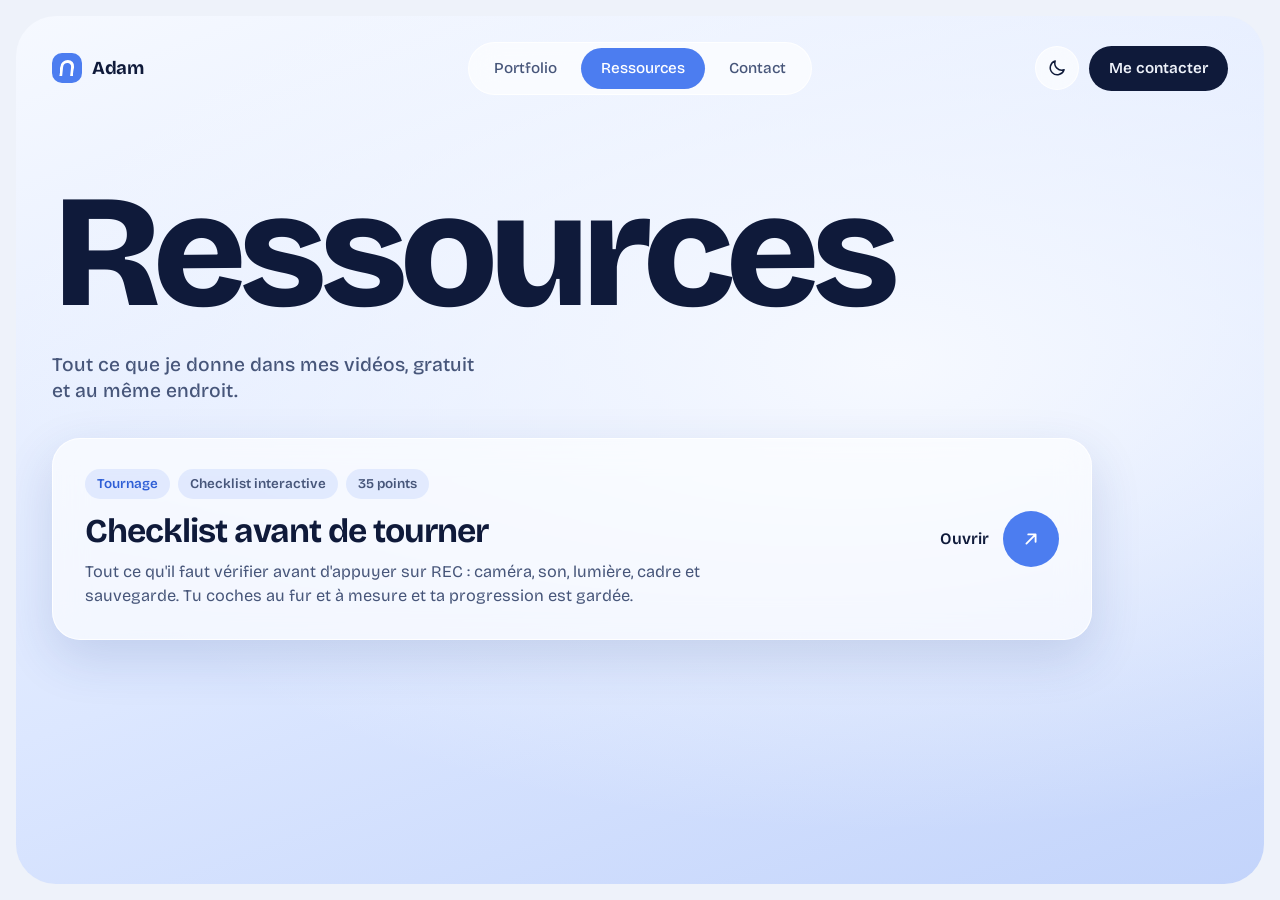
==== ressources.html @ 1184e5c5 "Ajoute le site lasagadadam.com : portfolio, ressources et checklist tournage Co-Authored-By: Claude " ====
<!doctype html>
<html lang="fr" data-theme="light">
<head>
  <meta charset="utf-8">
  <meta name="viewport" content="width=device-width, initial-scale=1">
  <title>Ressources gratuites d'Adam</title>
  <meta name="description" content="Toutes les ressources gratuites de mes vidéos : checklists, guides et modèles pour filmer, monter et publier.">
  <meta name="theme-color" content="#dce7ff">
  <meta property="og:title" content="Ressources gratuites d'Adam">
  <meta property="og:description" content="Checklists, guides et modèles donnés dans mes vidéos.">
  <meta property="og:type" content="website">
  <link rel="icon" href="data:image/svg+xml,%3Csvg xmlns='http://www.w3.org/2000/svg' viewBox='0 0 32 32'%3E%3Crect width='32' height='32' rx='9' fill='%234c7df0'/%3E%3Cpath d='M9 23l7-14 7 14M12 18h8' stroke='white' stroke-width='3' fill='none' stroke-linecap='round' stroke-linejoin='round'/%3E%3C/svg%3E">
  <link rel="preload" href="assets/fonts/bricolage-grotesque-latin-wght-normal.woff2" as="font" type="font/woff2" crossorigin>
  <link rel="stylesheet" href="assets/style.css">
  <link rel="stylesheet" href="assets/ressources.css">
  <script>
    /* Applique le thème choisi avant l'affichage, pour éviter un flash. */
    try { var t = localStorage.getItem("theme"); if (t === "dark" || t === "light") document.documentElement.dataset.theme = t; } catch (e) {}
  </script>
</head>
<body>
  <main class="stage">
    <section class="panel">

      <header class="nav">
        <a class="brand" href="index.html" aria-label="Adam, accueil">
          <span class="brand-mark" aria-hidden="true"></span>
          <span class="brand-name">Adam</span>
        </a>

        <nav class="nav-pill" aria-label="Navigation principale">
          <a href="index.html#portfolio">Portfolio</a>
          <a href="ressources.html" class="is-current" aria-current="page">Ressources</a>
          <a href="mailto:lasagadadam@gmail.com">Contact</a>
        </nav>

        <div class="nav-actions">
          <button class="icon-btn" id="theme-toggle" type="button" aria-label="Passer en mode sombre" aria-pressed="false">
            <svg class="i-moon" viewBox="0 0 24 24" width="20" height="20" fill="none" stroke="currentColor" stroke-width="1.8" stroke-linecap="round" stroke-linejoin="round" aria-hidden="true"><path d="M20.5 14.2A8.5 8.5 0 0 1 9.8 3.5a8.5 8.5 0 1 0 10.7 10.7z"/></svg>
            <svg class="i-sun" viewBox="0 0 24 24" width="20" height="20" fill="none" stroke="currentColor" stroke-width="1.8" stroke-linecap="round" stroke-linejoin="round" aria-hidden="true"><circle cx="12" cy="12" r="4"/><path d="M12 2.5v2.2M12 19.3v2.2M2.5 12h2.2M19.3 12h2.2M5.3 5.3l1.6 1.6M17.1 17.1l1.6 1.6M18.7 5.3l-1.6 1.6M6.9 17.1l-1.6 1.6"/></svg>
          </button>
          <a class="btn-contact" href="mailto:lasagadadam@gmail.com">Me contacter</a>
        </div>
      </header>

      <div class="page-head">
        <h1 class="page-title">Ressources</h1>
        <p class="page-lede">Tout ce que je donne dans mes vidéos, gratuit et au même endroit.</p>
      </div>

      <div class="filters" id="filters" role="group" aria-label="Filtrer par thème" hidden></div>

      <ul class="res-list" id="res-list"></ul>
      <p class="res-empty" id="res-empty" hidden>Aucune ressource dans ce thème pour l'instant.</p>

    </section>
  </main>

  <script src="data/resources.js"></script>
  <script src="assets/theme.js"></script>
  <script src="assets/ressources.js"></script>
</body>
</html>
---- assets/style.css ----
/* ---------- Polices (auto-hébergées) ---------- */
@font-face {
  font-family: "Bricolage Grotesque";
  font-style: normal;
  font-weight: 200 800;
  font-display: swap;
  src: url("fonts/bricolage-grotesque-latin-wght-normal.woff2") format("woff2");
  unicode-range: U+0000-00FF, U+0131, U+0152-0153, U+02BB-02BC, U+02C6, U+02DA, U+02DC, U+2000-206F, U+20AC, U+2122, U+2191, U+2193, U+2212, U+2215, U+FEFF, U+FFFD;
}
@font-face {
  font-family: "Bricolage Grotesque";
  font-style: normal;
  font-weight: 200 800;
  font-display: swap;
  src: url("fonts/bricolage-grotesque-latin-ext-wght-normal.woff2") format("woff2");
  unicode-range: U+0100-02BA, U+02BD-02C5, U+02C7-02CC, U+02CE-02D7, U+02DD-02FF, U+0304, U+0308, U+0329, U+1D00-1DBF, U+1E00-1E9F, U+1EF2-1EFF, U+2020, U+20A0-20AB, U+20AD-20C0, U+2113, U+2C60-2C7F, U+A720-A7FF;
}

/* ---------- Thèmes ---------- */
:root {
  --font: "Bricolage Grotesque", ui-sans-serif, system-ui, -apple-system, "Segoe UI", sans-serif;

  --page: #eef2fa;
  --hero-1: #f6f9ff;
  --hero-2: #dce7ff;
  --hero-3: #c3d4fb;
  --ink: #0f1a3a;
  --muted: #47567a;
  --accent: #4c7df0;
  --on-accent: #ffffff;
  --glass: rgba(255, 255, 255, 0.62);
  --glass-line: rgba(255, 255, 255, 0.85);
  --glass-strong: rgba(255, 255, 255, 0.86);
  --ring-a: rgba(255, 255, 255, 0.34);
  --ring-b: rgba(255, 255, 255, 0.22);
  --ring-c: rgba(255, 255, 255, 0.14);
  --ring-line: rgba(76, 125, 240, 0.22);
  --shadow: 0 18px 50px rgba(40, 70, 140, 0.16);
  --photo-glow: 0 24px 40px rgba(30, 55, 130, 0.22);
}

:root[data-theme="dark"] {
  --page: #060a14;
  --hero-1: #121d3a;
  --hero-2: #0c1530;
  --hero-3: #0a1a44;
  --ink: #eaf0ff;
  --muted: #9aaacd;
  --accent: #7fa4ff;
  --on-accent: #0a1330;
  --glass: rgba(24, 38, 74, 0.58);
  --glass-line: rgba(255, 255, 255, 0.1);
  --glass-strong: rgba(20, 33, 68, 0.78);
  --ring-a: rgba(127, 164, 255, 0.12);
  --ring-b: rgba(127, 164, 255, 0.08);
  --ring-c: rgba(127, 164, 255, 0.05);
  --ring-line: rgba(127, 164, 255, 0.28);
  --shadow: 0 18px 50px rgba(0, 0, 0, 0.45);
  --photo-glow: 0 0 60px rgba(127, 164, 255, 0.28);
}

/* ---------- Base ---------- */
*, *::before, *::after { box-sizing: border-box; }
html { -webkit-text-size-adjust: 100%; scroll-behavior: smooth; }
@media (prefers-reduced-motion: reduce) { html { scroll-behavior: auto; } }
#portfolio { scroll-margin-top: 16px; }
body {
  margin: 0;
  background: var(--page);
  color: var(--ink);
  font-family: var(--font);
  font-size: 1rem;
  line-height: 1.5;
  -webkit-font-smoothing: antialiased;
  transition: background-color .3s ease, color .3s ease;
}
a { color: inherit; text-decoration: none; }
ul { margin: 0; padding: 0; list-style: none; }
p { margin: 0; }
img { display: block; max-width: 100%; }
.sr-only {
  position: absolute; width: 1px; height: 1px; margin: -1px; padding: 0;
  overflow: hidden; clip: rect(0 0 0 0); white-space: nowrap; border: 0;
}
:focus-visible { outline: 3px solid var(--accent); outline-offset: 3px; border-radius: 12px; }

/* ---------- Hero (desktop) ---------- */
.stage { padding: 16px; }

.hero,
.panel {
  position: relative;
  isolation: isolate;
  overflow: hidden;
  border-radius: 40px;
  min-height: max(680px, calc(100svh - 32px));
  background:
    radial-gradient(120% 90% at 70% 40%, var(--hero-1) 0%, transparent 60%),
    linear-gradient(160deg, var(--hero-1) 0%, var(--hero-2) 55%, var(--hero-3) 100%);
  transition: background .3s ease;
}

/* Nav */
.nav {
  position: absolute; z-index: 6;
  top: 26px; left: 36px; right: 36px;
  display: grid; grid-template-columns: 1fr auto 1fr; align-items: center; gap: 16px;
}
.brand { display: inline-flex; align-items: center; gap: 10px; justify-self: start; font-weight: 700; font-size: 1.15rem; letter-spacing: -0.02em; }
.brand-mark { width: 30px; height: 30px; border-radius: 10px; background: var(--accent); position: relative; }
.brand-mark::after {
  content: ""; position: absolute; inset: 7px 8px; border: 3px solid var(--on-accent);
  border-bottom: 0; border-radius: 8px 8px 0 0; transform: skewX(-6deg);
}
.nav-pill {
  display: flex; gap: 4px; padding: 5px;
  background: var(--glass); border: 1px solid var(--glass-line); border-radius: 999px;
  backdrop-filter: blur(14px); -webkit-backdrop-filter: blur(14px);
}
.nav-pill a { padding: 9px 20px; border-radius: 999px; font-weight: 500; font-size: .95rem; color: var(--muted); transition: background .2s, color .2s; }
.nav-pill a:hover { color: var(--ink); }
.nav-pill a.is-current { background: var(--accent); color: var(--on-accent); }
.nav-actions { justify-self: end; display: flex; align-items: center; gap: 10px; }
.icon-btn {
  width: 44px; height: 44px; border-radius: 50%; border: 1px solid var(--glass-line);
  background: var(--glass); color: var(--ink); display: grid; place-items: center; cursor: pointer;
  backdrop-filter: blur(14px); -webkit-backdrop-filter: blur(14px); transition: transform .2s;
}
.icon-btn:hover { transform: scale(1.06); }
.i-sun { display: none; }
:root[data-theme="dark"] .i-sun { display: block; }
:root[data-theme="dark"] .i-moon { display: none; }
.btn-contact {
  padding: 11px 20px; border-radius: 999px; background: var(--ink); color: var(--page);
  font-weight: 600; font-size: .95rem; transition: transform .2s;
}
.btn-contact:hover { transform: translateY(-1px); }

/* Anneaux derrière le portrait */
.rings {
  position: absolute; z-index: 0;
  width: min(34vw, 62svh); aspect-ratio: 1; border-radius: 50%;
  right: 22%; top: 44%; transform: translateY(-50%);
  background: radial-gradient(circle, var(--hero-1) 0%, transparent 70%);
  box-shadow:
    0 0 0 1px var(--ring-line),
    0 0 0 clamp(40px, 6vw, 90px) var(--ring-a),
    0 0 0 clamp(80px, 12vw, 180px) var(--ring-b),
    0 0 0 clamp(120px, 18vw, 270px) var(--ring-c);
  animation: rings-in 1.2s cubic-bezier(.2, .7, .2, 1) both;
}

/* Titre + phrase */
.copy { position: absolute; z-index: 1; left: 4.5%; top: 17%; max-width: 40%; }
.name {
  margin: 0; font-weight: 800; letter-spacing: -0.055em; line-height: .82;
  font-size: clamp(6rem, 15vw, 15rem);
  color: var(--ink);
}
.lede {
  margin-top: clamp(22px, 3.2vw, 44px); max-width: 24ch;
  font-size: clamp(1.05rem, 1.35vw, 1.35rem); line-height: 1.35; font-weight: 500; color: var(--muted);
}

/* Portrait */
.portrait { margin: 0; position: absolute; z-index: 2; bottom: 0; right: 8%; height: 92%; aspect-ratio: 1; }
.portrait img {
  width: 100%; height: 100%; object-fit: contain; object-position: bottom center;
  filter: drop-shadow(var(--photo-glow));
  /* Adoucit les bords droits de la photo, coupés net au niveau des épaules */
  -webkit-mask-image: linear-gradient(to right, transparent 0, #000 7%, #000 93%, transparent 100%);
          mask-image: linear-gradient(to right, transparent 0, #000 7%, #000 93%, transparent 100%);
  animation: rise .9s cubic-bezier(.2, .7, .2, 1) both;
}

/* Carte audience */
.card {
  background: var(--glass); border: 1px solid var(--glass-line); border-radius: 28px;
  backdrop-filter: blur(16px); -webkit-backdrop-filter: blur(16px); box-shadow: var(--shadow);
}
.stat { position: absolute; z-index: 4; right: 4%; top: 22%; width: 230px; padding: 22px 22px 18px; }
.stat-label { font-size: .9rem; font-weight: 500; color: var(--muted); }
.stat-number { margin: 2px 0 14px; font-size: clamp(3rem, 4.4vw, 4.2rem); font-weight: 800; letter-spacing: -0.045em; line-height: 1; font-variant-numeric: tabular-nums; }
.stat-list { display: grid; gap: 8px; }
.stat-list li { display: flex; justify-content: space-between; align-items: baseline; gap: 10px; font-size: .92rem; }
.stat-list a { display: flex; justify-content: space-between; width: 100%; gap: 10px; padding: 8px 12px; border-radius: 14px; background: rgba(255, 255, 255, .0); border: 1px solid var(--glass-line); transition: background .2s; }
.stat-list a:hover { background: var(--glass); }
.stat-list .p-name { font-weight: 600; }
.stat-list .p-count { color: var(--muted); font-variant-numeric: tabular-nums; }

/* Bouton lecture / Instagram */
.play {
  position: absolute; z-index: 4; left: 4.5%; bottom: 6%;
  width: 128px; height: 128px; display: grid; place-items: center; border-radius: 50%;
  background: var(--glass); border: 1px solid var(--glass-line); backdrop-filter: blur(14px); -webkit-backdrop-filter: blur(14px);
  box-shadow: var(--shadow);
}
.play-text { position: absolute; inset: 0; width: 100%; height: 100%; }
.play-text text { font-family: var(--font); font-size: 10.6px; font-weight: 600; letter-spacing: .14em; fill: var(--ink); }
.play-core {
  width: 56px; height: 56px; border-radius: 50%; background: var(--accent); color: var(--on-accent);
  display: grid; place-items: center; padding-left: 3px; transition: transform .25s;
}
.play:hover .play-core { transform: scale(1.1); }
.play:hover .play-text { animation: spin 9s linear infinite; }

/* CTA ressources */
.cta {
  margin-top: clamp(22px, 2.6vw, 36px);
  display: inline-flex; align-items: center; gap: 22px; padding: 10px 10px 10px 26px;
  background: var(--glass); border: 1px solid var(--glass-line); border-radius: 999px;
  backdrop-filter: blur(16px); -webkit-backdrop-filter: blur(16px); box-shadow: var(--shadow);
}
.cta-text { display: grid; line-height: 1.2; }
.cta-title { font-weight: 700; font-size: 1.05rem; letter-spacing: -0.01em; }
.cta-sub { font-size: .85rem; color: var(--muted); }
.cta-arrow { width: 50px; height: 50px; border-radius: 50%; background: var(--accent); color: var(--on-accent); display: grid; place-items: center; transition: transform .25s; }
.cta:hover .cta-arrow { transform: rotate(45deg); }

/* Sponsors */
.sponsors { position: absolute; z-index: 4; right: 4%; bottom: 5%; width: 300px; padding: 16px 20px 18px; border-radius: 24px; background: var(--glass-strong); }
.sponsors[hidden] { display: none; }
.sponsors-label { font-size: .85rem; font-weight: 500; color: var(--muted); margin-bottom: 10px; }
.sponsors-list { display: flex; flex-wrap: wrap; gap: 6px 20px; }
.sponsors-list li { font-weight: 700; font-size: .98rem; letter-spacing: -0.01em; color: var(--ink); opacity: .8; }

/* ---------- Animations ---------- */
@keyframes rise { from { opacity: 0; transform: translateY(28px); } to { opacity: 1; transform: none; } }
@keyframes rings-in { from { opacity: 0; transform: translateY(-50%) scale(.82); } to { opacity: 1; transform: translateY(-50%) scale(1); } }
@keyframes spin { to { transform: rotate(360deg); } }
@media (prefers-reduced-motion: reduce) {
  .rings, .portrait img { animation: none; }
  .play:hover .play-text { animation: none; }
  * { transition: none !important; }
}

/* ---------- Tablette / mobile ---------- */
@media (max-width: 1250px) {
  .portrait { right: 5%; }
  .stat { width: 200px; right: 3%; }
}
@media (max-width: 1100px) {
  .portrait { right: 5%; height: min(92%, 58vw); }
  .stat { width: 172px; right: 2.5%; }
  .copy { max-width: 46%; }
  .stat { width: 200px; padding: 18px; }
  .cta-sub { display: none; }
  .sponsors { max-width: 260px; }
}

@media (max-width: 960px) {
  .stage { padding: 10px; }
  .hero {
    min-height: 0; border-radius: 30px; padding: 18px 18px 22px;
    display: grid; gap: 0;
    grid-template-columns: minmax(0, 1fr);
    grid-template-areas: "nav" "copy" "stage" "sponsors";
  }
  .nav {
    position: static; grid-area: nav; grid-template-columns: 1fr auto; row-gap: 14px;
  }
  .nav-pill { grid-column: 1 / -1; grid-row: 2; justify-self: stretch; justify-content: space-between; }
  .nav-pill a { padding: 9px 14px; flex: 1; text-align: center; }
  .btn-contact { display: none; }

  .copy { position: static; grid-area: copy; max-width: none; padding-top: 26px; }
  .name { font-size: clamp(5rem, 30vw, 9rem); }
  .lede { max-width: 26ch; font-size: 1.1rem; }
  .cta { display: flex; justify-content: space-between; margin-top: 22px; }

  .rings, .portrait, .stat, .play { grid-area: stage; position: relative; inset: auto; }
  .rings { align-self: center; justify-self: center; width: 78%; right: auto; top: auto; transform: none; animation-name: rings-in-m; }
  .portrait {
    align-self: end; justify-self: center; width: 100%; max-width: 640px; height: auto; margin-top: -2vw;
    -webkit-mask-image: linear-gradient(to bottom, #000 82%, transparent 100%);
            mask-image: linear-gradient(to bottom, #000 82%, transparent 100%);
  }
  .stat { align-self: end; justify-self: end; width: 156px; padding: 14px 16px 12px; border-radius: 22px; margin-bottom: 4px; }
  .stat-number { font-size: 2.5rem; margin-bottom: 0; }
  .stat-list { display: none; }
  .play { align-self: end; justify-self: start; width: 104px; height: 104px; margin-bottom: 4px; }
  .play-text text { font-size: 9px; }
  .play-core { width: 46px; height: 46px; }

  .sponsors { grid-area: sponsors; position: static; width: auto; margin-top: 18px; }
}
@keyframes rings-in-m { from { opacity: 0; transform: scale(.82); } to { opacity: 1; transform: none; } }
---- assets/ressources.css ----
/* Page Ressources : s'appuie sur style.css (thèmes, nav, polices) */
.panel { padding: 26px 36px 64px; }
.panel .nav { position: relative; inset: auto; top: auto; left: auto; right: auto; }

.page-head { margin-top: clamp(44px, 7vw, 92px); }
.page-title {
  margin: 0; font-weight: 800; letter-spacing: -0.055em; line-height: .86;
  font-size: clamp(4rem, 12.5vw, 11rem); color: var(--ink);
}
.page-lede { margin-top: clamp(18px, 2.4vw, 30px); max-width: 34ch; font-size: clamp(1.1rem, 1.5vw, 1.4rem); line-height: 1.35; font-weight: 500; color: var(--muted); }

.filters { display: flex; flex-wrap: wrap; gap: 10px; margin-top: clamp(28px, 3.4vw, 44px); }
.filters[hidden] { display: none; }
.chip {
  font: inherit; font-weight: 600; font-size: .95rem; cursor: pointer;
  padding: 10px 20px; border-radius: 999px; color: var(--ink);
  background: var(--glass); border: 1px solid var(--glass-line);
  backdrop-filter: blur(14px); -webkit-backdrop-filter: blur(14px);
  transition: background .2s, color .2s, transform .2s;
}
.chip:hover { transform: translateY(-1px); }
.chip[aria-pressed="true"] { background: var(--accent); color: var(--on-accent); border-color: transparent; }

.res-list { display: grid; gap: 14px; margin-top: clamp(22px, 3vw, 34px); max-width: 1040px; }
.res { position: relative; }
.res-link {
  display: flex; align-items: center; justify-content: space-between; gap: 28px;
  padding: clamp(20px, 2.4vw, 30px) clamp(20px, 2.6vw, 32px);
  background: var(--glass); border: 1px solid var(--glass-line); border-radius: 28px;
  backdrop-filter: blur(16px); -webkit-backdrop-filter: blur(16px); box-shadow: var(--shadow);
  transition: transform .25s, border-color .25s;
}
.res-link:hover { transform: translateY(-2px); border-color: var(--accent); }
.res-main { min-width: 0; }
.res-tags { display: flex; flex-wrap: wrap; gap: 8px; margin-bottom: 14px; }
.res-tags li { font-size: .84rem; font-weight: 600; padding: 5px 12px; border-radius: 999px; background: rgba(76, 125, 240, .12); color: var(--muted); }
:root[data-theme="dark"] .res-tags li { background: rgba(127, 164, 255, .14); }
.res-tags li:first-child { color: var(--accent); }
:root[data-theme="light"] .res-tags li:first-child { color: #2f5fd6; }
.res-title { margin: 0; font-size: clamp(1.5rem, 2.6vw, 2.2rem); font-weight: 700; letter-spacing: -0.03em; line-height: 1.1; text-wrap: balance; }
.res-desc { margin-top: 10px; max-width: 62ch; color: var(--muted); font-size: 1.02rem; line-height: 1.5; }
.res-go { flex: none; display: flex; align-items: center; gap: 14px; font-weight: 600; }
.res-go-arrow { width: 56px; height: 56px; border-radius: 50%; background: var(--accent); color: var(--on-accent); display: grid; place-items: center; transition: transform .25s; }
.res-link:hover .res-go-arrow { transform: rotate(45deg); }
.res-video { position: absolute; right: clamp(20px, 2.6vw, 32px); bottom: 14px; z-index: 2; font-size: .85rem; font-weight: 600; color: var(--muted); text-decoration: underline; text-underline-offset: 3px; }
.res-video:hover { color: var(--ink); }
.res-empty { margin-top: 28px; color: var(--muted); font-size: 1.05rem; }
.res-empty[hidden] { display: none; }

@media (max-width: 960px) {
  .panel { padding: 18px 18px 28px; }
  .page-head { margin-top: 36px; }
  .res-link { flex-direction: column; align-items: stretch; gap: 14px; border-radius: 24px; }
  .res-go { justify-content: flex-end; }
  .res-go-arrow { width: 48px; height: 48px; }
  .res-video { position: static; display: inline-block; margin: 10px 0 0 6px; }
}
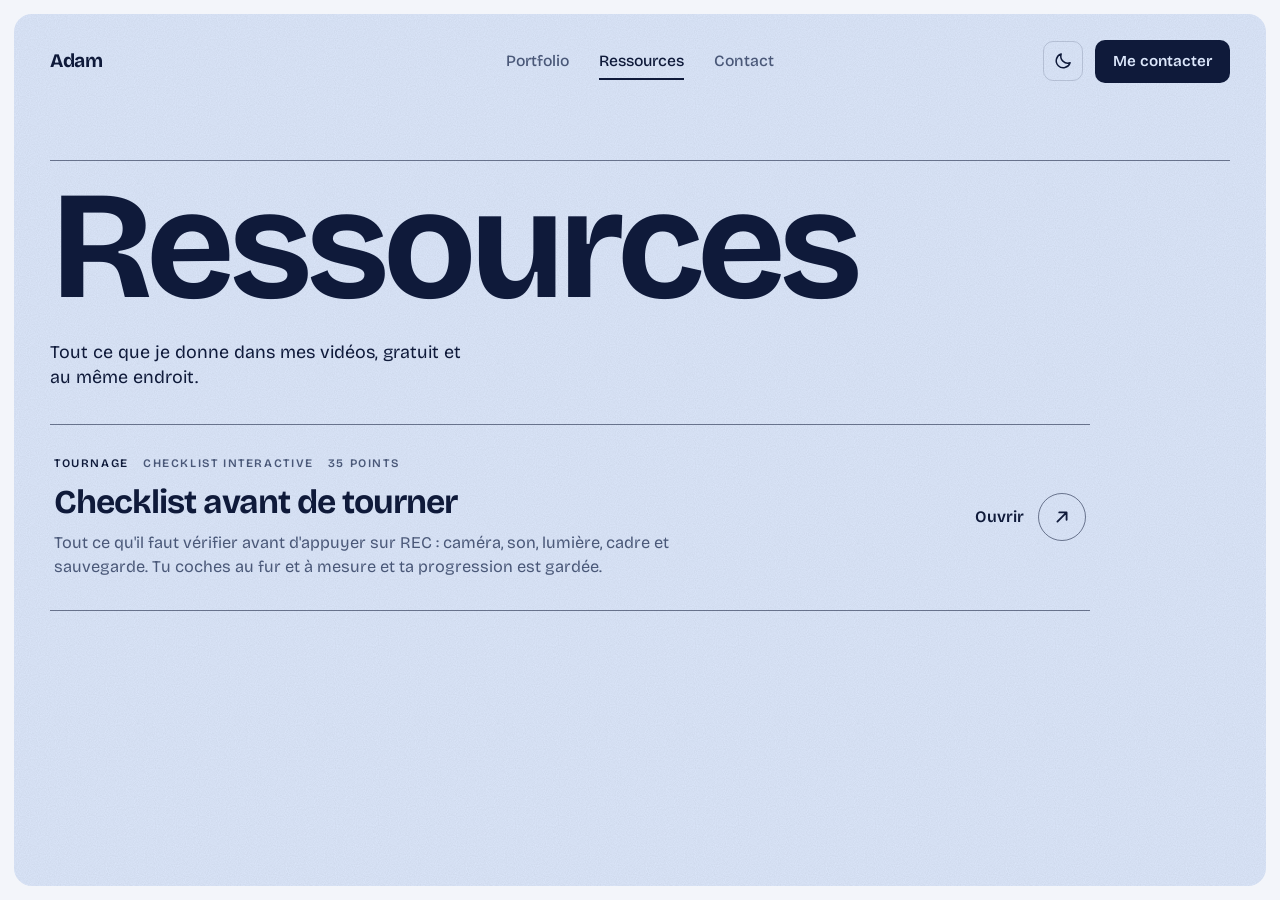
==== commit e50aba15: "Design plus sobre : aplats, filets fins, petits arrondis, sans verre ni anneaux Co-Authored-By: Clau" ====
--- a/ressources.html
+++ b/ressources.html
@@ -24,7 +24,6 @@
 
       <header class="nav">
         <a class="brand" href="index.html" aria-label="Adam, accueil">
-          <span class="brand-mark" aria-hidden="true"></span>
           <span class="brand-name">Adam</span>
         </a>
 
--- a/assets/style.css
+++ b/assets/style.css
@@ -17,46 +17,35 @@
 }
 
 /* ---------- Thèmes ---------- */
+/* Aplats, filets fins, petits arrondis : pas de verre, pas de dégradés. */
 :root {
   --font: "Bricolage Grotesque", ui-sans-serif, system-ui, -apple-system, "Segoe UI", sans-serif;
-
-  --page: #eef2fa;
-  --hero-1: #f6f9ff;
-  --hero-2: #dce7ff;
-  --hero-3: #c3d4fb;
+  --r: 10px;           /* arrondi des boutons et cartes */
+  --r-panel: 18px;     /* arrondi des grands blocs */
+
+  --page: #f3f5fa;
+  --hero: #dce7fb;     /* bleu doux, uni */
+  --surface: #f7f9fe;  /* cartes posées sur le bleu */
   --ink: #0f1a3a;
-  --muted: #47567a;
-  --accent: #4c7df0;
+  --muted: #4a5878;
+  --accent: #3b6ee0;
   --on-accent: #ffffff;
-  --glass: rgba(255, 255, 255, 0.62);
-  --glass-line: rgba(255, 255, 255, 0.85);
-  --glass-strong: rgba(255, 255, 255, 0.86);
-  --ring-a: rgba(255, 255, 255, 0.34);
-  --ring-b: rgba(255, 255, 255, 0.22);
-  --ring-c: rgba(255, 255, 255, 0.14);
-  --ring-line: rgba(76, 125, 240, 0.22);
-  --shadow: 0 18px 50px rgba(40, 70, 140, 0.16);
-  --photo-glow: 0 24px 40px rgba(30, 55, 130, 0.22);
+  --line: rgba(15, 26, 58, 0.16);
+  --line-strong: rgba(15, 26, 58, 0.55);
+  --grain: .07;
 }
 
 :root[data-theme="dark"] {
-  --page: #060a14;
-  --hero-1: #121d3a;
-  --hero-2: #0c1530;
-  --hero-3: #0a1a44;
-  --ink: #eaf0ff;
-  --muted: #9aaacd;
+  --page: #090d18;
+  --hero: #111a31;
+  --surface: #172241;
+  --ink: #e9eefc;
+  --muted: #9aa8c9;
   --accent: #7fa4ff;
   --on-accent: #0a1330;
-  --glass: rgba(24, 38, 74, 0.58);
-  --glass-line: rgba(255, 255, 255, 0.1);
-  --glass-strong: rgba(20, 33, 68, 0.78);
-  --ring-a: rgba(127, 164, 255, 0.12);
-  --ring-b: rgba(127, 164, 255, 0.08);
-  --ring-c: rgba(127, 164, 255, 0.05);
-  --ring-line: rgba(127, 164, 255, 0.28);
-  --shadow: 0 18px 50px rgba(0, 0, 0, 0.45);
-  --photo-glow: 0 0 60px rgba(127, 164, 255, 0.28);
+  --line: rgba(233, 238, 252, 0.16);
+  --line-strong: rgba(233, 238, 252, 0.6);
+  --grain: .10;
 }
 
 /* ---------- Base ---------- */
@@ -82,154 +71,134 @@
   position: absolute; width: 1px; height: 1px; margin: -1px; padding: 0;
   overflow: hidden; clip: rect(0 0 0 0); white-space: nowrap; border: 0;
 }
-:focus-visible { outline: 3px solid var(--accent); outline-offset: 3px; border-radius: 12px; }
-
-/* ---------- Hero (desktop) ---------- */
-.stage { padding: 16px; }
+:focus-visible { outline: 2px solid var(--accent); outline-offset: 3px; border-radius: 4px; }
+
+/* Petit libellé en capitales, repris partout */
+.kicker, .stat-label, .sponsors-label {
+  font-size: .72rem; font-weight: 600; letter-spacing: .14em; text-transform: uppercase; color: var(--muted);
+}
+
+/* ---------- Blocs ---------- */
+.stage { padding: 14px; }
 
 .hero,
 .panel {
   position: relative;
   isolation: isolate;
   overflow: hidden;
-  border-radius: 40px;
-  min-height: max(680px, calc(100svh - 32px));
-  background:
-    radial-gradient(120% 90% at 70% 40%, var(--hero-1) 0%, transparent 60%),
-    linear-gradient(160deg, var(--hero-1) 0%, var(--hero-2) 55%, var(--hero-3) 100%);
-  transition: background .3s ease;
-}
-
-/* Nav */
+  border-radius: var(--r-panel);
+  min-height: max(680px, calc(100svh - 28px));
+  background: var(--hero);
+  transition: background-color .3s ease;
+}
+/* Léger grain : l'aplat ressemble à du papier, pas à un export d'écran */
+.hero::before, .panel::before {
+  content: ""; position: absolute; inset: 0; z-index: -1; pointer-events: none; opacity: var(--grain);
+  background-image: url("data:image/svg+xml,%3Csvg xmlns='http://www.w3.org/2000/svg' width='180' height='180'%3E%3Cfilter id='n'%3E%3CfeTurbulence type='fractalNoise' baseFrequency='.9' numOctaves='2' stitchTiles='stitch'/%3E%3CfeColorMatrix values='0 0 0 0 0 0 0 0 0 0 0 0 0 0 0 0 0 0 1 0'/%3E%3C/filter%3E%3Crect width='100%25' height='100%25' filter='url(%23n)'/%3E%3C/svg%3E");
+}
+
+/* ---------- Nav ---------- */
 .nav {
   position: absolute; z-index: 6;
   top: 26px; left: 36px; right: 36px;
   display: grid; grid-template-columns: 1fr auto 1fr; align-items: center; gap: 16px;
 }
-.brand { display: inline-flex; align-items: center; gap: 10px; justify-self: start; font-weight: 700; font-size: 1.15rem; letter-spacing: -0.02em; }
-.brand-mark { width: 30px; height: 30px; border-radius: 10px; background: var(--accent); position: relative; }
-.brand-mark::after {
-  content: ""; position: absolute; inset: 7px 8px; border: 3px solid var(--on-accent);
-  border-bottom: 0; border-radius: 8px 8px 0 0; transform: skewX(-6deg);
-}
-.nav-pill {
-  display: flex; gap: 4px; padding: 5px;
-  background: var(--glass); border: 1px solid var(--glass-line); border-radius: 999px;
-  backdrop-filter: blur(14px); -webkit-backdrop-filter: blur(14px);
-}
-.nav-pill a { padding: 9px 20px; border-radius: 999px; font-weight: 500; font-size: .95rem; color: var(--muted); transition: background .2s, color .2s; }
+.brand { justify-self: start; font-weight: 700; font-size: 1.2rem; letter-spacing: -0.02em; }
+.nav-pill { display: flex; gap: 30px; }
+.nav-pill a {
+  padding: 6px 0; font-weight: 500; font-size: .98rem; color: var(--muted);
+  border-bottom: 2px solid transparent; transition: color .2s, border-color .2s;
+}
 .nav-pill a:hover { color: var(--ink); }
-.nav-pill a.is-current { background: var(--accent); color: var(--on-accent); }
-.nav-actions { justify-self: end; display: flex; align-items: center; gap: 10px; }
+.nav-pill a.is-current { color: var(--ink); border-bottom-color: var(--ink); }
+.nav-actions { justify-self: end; display: flex; align-items: center; gap: 12px; }
 .icon-btn {
-  width: 44px; height: 44px; border-radius: 50%; border: 1px solid var(--glass-line);
-  background: var(--glass); color: var(--ink); display: grid; place-items: center; cursor: pointer;
-  backdrop-filter: blur(14px); -webkit-backdrop-filter: blur(14px); transition: transform .2s;
-}
-.icon-btn:hover { transform: scale(1.06); }
+  width: 40px; height: 40px; border-radius: var(--r); border: 1px solid var(--line);
+  background: transparent; color: var(--ink); display: grid; place-items: center; cursor: pointer;
+  transition: border-color .2s;
+}
+.icon-btn:hover { border-color: var(--line-strong); }
 .i-sun { display: none; }
 :root[data-theme="dark"] .i-sun { display: block; }
 :root[data-theme="dark"] .i-moon { display: none; }
 .btn-contact {
-  padding: 11px 20px; border-radius: 999px; background: var(--ink); color: var(--page);
-  font-weight: 600; font-size: .95rem; transition: transform .2s;
-}
-.btn-contact:hover { transform: translateY(-1px); }
-
-/* Anneaux derrière le portrait */
-.rings {
-  position: absolute; z-index: 0;
-  width: min(34vw, 62svh); aspect-ratio: 1; border-radius: 50%;
-  right: 22%; top: 44%; transform: translateY(-50%);
-  background: radial-gradient(circle, var(--hero-1) 0%, transparent 70%);
-  box-shadow:
-    0 0 0 1px var(--ring-line),
-    0 0 0 clamp(40px, 6vw, 90px) var(--ring-a),
-    0 0 0 clamp(80px, 12vw, 180px) var(--ring-b),
-    0 0 0 clamp(120px, 18vw, 270px) var(--ring-c);
-  animation: rings-in 1.2s cubic-bezier(.2, .7, .2, 1) both;
-}
-
-/* Titre + phrase */
+  padding: 10px 18px; border-radius: var(--r); background: var(--ink); color: var(--hero);
+  font-weight: 600; font-size: .95rem; transition: opacity .2s;
+}
+.btn-contact:hover { opacity: .85; }
+
+/* ---------- Titre + phrase ---------- */
 .copy { position: absolute; z-index: 1; left: 4.5%; top: 17%; max-width: 40%; }
 .name {
-  margin: 0; font-weight: 800; letter-spacing: -0.055em; line-height: .82;
+  margin: 0; font-weight: 700; letter-spacing: -0.05em; line-height: .84;
   font-size: clamp(6rem, 15vw, 15rem);
   color: var(--ink);
 }
 .lede {
   margin-top: clamp(22px, 3.2vw, 44px); max-width: 24ch;
-  font-size: clamp(1.05rem, 1.35vw, 1.35rem); line-height: 1.35; font-weight: 500; color: var(--muted);
-}
-
-/* Portrait */
+  font-size: clamp(1.05rem, 1.35vw, 1.35rem); line-height: 1.38; font-weight: 400; color: var(--ink);
+}
+
+/* ---------- Portrait ---------- */
 .portrait { margin: 0; position: absolute; z-index: 2; bottom: 0; right: 8%; height: 92%; aspect-ratio: 1; }
 .portrait img {
   width: 100%; height: 100%; object-fit: contain; object-position: bottom center;
-  filter: drop-shadow(var(--photo-glow));
   /* Adoucit les bords droits de la photo, coupés net au niveau des épaules */
   -webkit-mask-image: linear-gradient(to right, transparent 0, #000 7%, #000 93%, transparent 100%);
           mask-image: linear-gradient(to right, transparent 0, #000 7%, #000 93%, transparent 100%);
-  animation: rise .9s cubic-bezier(.2, .7, .2, 1) both;
-}
-
-/* Carte audience */
-.card {
-  background: var(--glass); border: 1px solid var(--glass-line); border-radius: 28px;
-  backdrop-filter: blur(16px); -webkit-backdrop-filter: blur(16px); box-shadow: var(--shadow);
-}
-.stat { position: absolute; z-index: 4; right: 4%; top: 22%; width: 230px; padding: 22px 22px 18px; }
-.stat-label { font-size: .9rem; font-weight: 500; color: var(--muted); }
-.stat-number { margin: 2px 0 14px; font-size: clamp(3rem, 4.4vw, 4.2rem); font-weight: 800; letter-spacing: -0.045em; line-height: 1; font-variant-numeric: tabular-nums; }
-.stat-list { display: grid; gap: 8px; }
-.stat-list li { display: flex; justify-content: space-between; align-items: baseline; gap: 10px; font-size: .92rem; }
-.stat-list a { display: flex; justify-content: space-between; width: 100%; gap: 10px; padding: 8px 12px; border-radius: 14px; background: rgba(255, 255, 255, .0); border: 1px solid var(--glass-line); transition: background .2s; }
-.stat-list a:hover { background: var(--glass); }
+  animation: rise .8s cubic-bezier(.2, .7, .2, 1) both;
+}
+
+/* ---------- Cartes (audience, sponsors) : plates, filet fin ---------- */
+.card { background: var(--surface); border: 1px solid var(--line); border-radius: var(--r); }
+.stat { position: absolute; z-index: 4; right: 4%; top: 22%; width: 230px; padding: 18px 20px 16px; }
+.stat-number { margin: 6px 0 12px; font-size: clamp(3rem, 4.4vw, 4.2rem); font-weight: 700; letter-spacing: -0.045em; line-height: 1; font-variant-numeric: tabular-nums; }
+.stat-list { display: grid; }
+.stat-list li { border-top: 1px solid var(--line); }
+.stat-list a { display: flex; justify-content: space-between; width: 100%; gap: 10px; padding: 9px 0 3px; font-size: .92rem; }
+.stat-list a:hover .p-name { text-decoration: underline; text-underline-offset: 3px; }
 .stat-list .p-name { font-weight: 600; }
 .stat-list .p-count { color: var(--muted); font-variant-numeric: tabular-nums; }
 
-/* Bouton lecture / Instagram */
+/* ---------- Bouton Instagram rond ---------- */
 .play {
   position: absolute; z-index: 4; left: 4.5%; bottom: 6%;
-  width: 128px; height: 128px; display: grid; place-items: center; border-radius: 50%;
-  background: var(--glass); border: 1px solid var(--glass-line); backdrop-filter: blur(14px); -webkit-backdrop-filter: blur(14px);
-  box-shadow: var(--shadow);
+  width: 124px; height: 124px; display: grid; place-items: center; border-radius: 50%;
+  border: 1px solid var(--line-strong);
 }
 .play-text { position: absolute; inset: 0; width: 100%; height: 100%; }
-.play-text text { font-family: var(--font); font-size: 10.6px; font-weight: 600; letter-spacing: .14em; fill: var(--ink); }
+.play-text text { font-family: var(--font); font-size: 10.4px; font-weight: 600; letter-spacing: .14em; fill: var(--ink); }
 .play-core {
-  width: 56px; height: 56px; border-radius: 50%; background: var(--accent); color: var(--on-accent);
-  display: grid; place-items: center; padding-left: 3px; transition: transform .25s;
-}
-.play:hover .play-core { transform: scale(1.1); }
+  width: 52px; height: 52px; border-radius: 50%; background: var(--ink); color: var(--hero);
+  display: grid; place-items: center; padding-left: 3px;
+}
 .play:hover .play-text { animation: spin 9s linear infinite; }
 
-/* CTA ressources */
+/* ---------- Bouton Ressources ---------- */
 .cta {
   margin-top: clamp(22px, 2.6vw, 36px);
-  display: inline-flex; align-items: center; gap: 22px; padding: 10px 10px 10px 26px;
-  background: var(--glass); border: 1px solid var(--glass-line); border-radius: 999px;
-  backdrop-filter: blur(16px); -webkit-backdrop-filter: blur(16px); box-shadow: var(--shadow);
-}
-.cta-text { display: grid; line-height: 1.2; }
-.cta-title { font-weight: 700; font-size: 1.05rem; letter-spacing: -0.01em; }
-.cta-sub { font-size: .85rem; color: var(--muted); }
-.cta-arrow { width: 50px; height: 50px; border-radius: 50%; background: var(--accent); color: var(--on-accent); display: grid; place-items: center; transition: transform .25s; }
-.cta:hover .cta-arrow { transform: rotate(45deg); }
-
-/* Sponsors */
-.sponsors { position: absolute; z-index: 4; right: 4%; bottom: 5%; width: 300px; padding: 16px 20px 18px; border-radius: 24px; background: var(--glass-strong); }
+  display: inline-flex; align-items: center; gap: 28px; padding: 14px 16px 14px 20px;
+  background: var(--ink); color: var(--hero); border-radius: var(--r);
+  transition: opacity .2s;
+}
+.cta:hover { opacity: .88; }
+.cta-text { display: grid; line-height: 1.25; }
+.cta-title { font-weight: 600; font-size: 1.02rem; }
+.cta-sub { font-size: .85rem; opacity: .7; }
+.cta-arrow { display: grid; place-items: center; }
+
+/* ---------- Sponsors ---------- */
+.sponsors { position: absolute; z-index: 4; right: 4%; bottom: 5%; width: 300px; padding: 14px 18px 16px; }
 .sponsors[hidden] { display: none; }
-.sponsors-label { font-size: .85rem; font-weight: 500; color: var(--muted); margin-bottom: 10px; }
-.sponsors-list { display: flex; flex-wrap: wrap; gap: 6px 20px; }
-.sponsors-list li { font-weight: 700; font-size: .98rem; letter-spacing: -0.01em; color: var(--ink); opacity: .8; }
+.sponsors-label { margin-bottom: 8px; }
+.sponsors-list { display: flex; flex-wrap: wrap; gap: 4px 18px; }
+.sponsors-list li { font-weight: 600; font-size: .95rem; color: var(--ink); }
 
 /* ---------- Animations ---------- */
-@keyframes rise { from { opacity: 0; transform: translateY(28px); } to { opacity: 1; transform: none; } }
-@keyframes rings-in { from { opacity: 0; transform: translateY(-50%) scale(.82); } to { opacity: 1; transform: translateY(-50%) scale(1); } }
+@keyframes rise { from { opacity: 0; transform: translateY(20px); } to { opacity: 1; transform: none; } }
 @keyframes spin { to { transform: rotate(360deg); } }
 @media (prefers-reduced-motion: reduce) {
-  .rings, .portrait img { animation: none; }
+  .portrait img { animation: none; }
   .play:hover .play-text { animation: none; }
   * { transition: none !important; }
 }
@@ -241,26 +210,23 @@
 }
 @media (max-width: 1100px) {
   .portrait { right: 5%; height: min(92%, 58vw); }
-  .stat { width: 172px; right: 2.5%; }
   .copy { max-width: 46%; }
-  .stat { width: 200px; padding: 18px; }
+  .stat { width: 200px; padding: 16px; }
   .cta-sub { display: none; }
   .sponsors { max-width: 260px; }
 }
 
 @media (max-width: 960px) {
-  .stage { padding: 10px; }
+  .stage { padding: 8px; }
   .hero {
-    min-height: 0; border-radius: 30px; padding: 18px 18px 22px;
+    min-height: 0; padding: 18px 18px 22px;
     display: grid; gap: 0;
     grid-template-columns: minmax(0, 1fr);
     grid-template-areas: "nav" "copy" "stage" "sponsors";
   }
-  .nav {
-    position: static; grid-area: nav; grid-template-columns: 1fr auto; row-gap: 14px;
-  }
-  .nav-pill { grid-column: 1 / -1; grid-row: 2; justify-self: stretch; justify-content: space-between; }
-  .nav-pill a { padding: 9px 14px; flex: 1; text-align: center; }
+  .nav { position: static; grid-area: nav; grid-template-columns: 1fr auto; row-gap: 14px; }
+  .nav-pill { grid-column: 1 / -1; grid-row: 2; justify-content: space-between; gap: 0; border-top: 1px solid var(--line); padding-top: 10px; }
+  .nav-pill a { padding: 6px 0; }
   .btn-contact { display: none; }
 
   .copy { position: static; grid-area: copy; max-width: none; padding-top: 26px; }
@@ -268,20 +234,18 @@
   .lede { max-width: 26ch; font-size: 1.1rem; }
   .cta { display: flex; justify-content: space-between; margin-top: 22px; }
 
-  .rings, .portrait, .stat, .play { grid-area: stage; position: relative; inset: auto; }
-  .rings { align-self: center; justify-self: center; width: 78%; right: auto; top: auto; transform: none; animation-name: rings-in-m; }
+  .portrait, .stat, .play { grid-area: stage; position: relative; inset: auto; }
   .portrait {
     align-self: end; justify-self: center; width: 100%; max-width: 640px; height: auto; margin-top: -2vw;
     -webkit-mask-image: linear-gradient(to bottom, #000 82%, transparent 100%);
             mask-image: linear-gradient(to bottom, #000 82%, transparent 100%);
   }
-  .stat { align-self: end; justify-self: end; width: 156px; padding: 14px 16px 12px; border-radius: 22px; margin-bottom: 4px; }
-  .stat-number { font-size: 2.5rem; margin-bottom: 0; }
+  .stat { align-self: end; justify-self: end; width: 150px; padding: 12px 14px 10px; margin-bottom: 4px; }
+  .stat-number { font-size: 2.4rem; margin: 4px 0 0; }
   .stat-list { display: none; }
-  .play { align-self: end; justify-self: start; width: 104px; height: 104px; margin-bottom: 4px; }
-  .play-text text { font-size: 9px; }
-  .play-core { width: 46px; height: 46px; }
-
-  .sponsors { grid-area: sponsors; position: static; width: auto; margin-top: 18px; }
-}
-@keyframes rings-in-m { from { opacity: 0; transform: scale(.82); } to { opacity: 1; transform: none; } }
+  .play { align-self: end; justify-self: start; width: 100px; height: 100px; margin-bottom: 4px; background: var(--hero); }
+  .play-text text { font-size: 8.8px; }
+  .play-core { width: 42px; height: 42px; }
+
+  .sponsors { grid-area: sponsors; position: static; width: auto; max-width: none; margin-top: 18px; }
+}
--- a/assets/ressources.css
+++ b/assets/ressources.css
@@ -2,56 +2,52 @@
 .panel { padding: 26px 36px 64px; }
 .panel .nav { position: relative; inset: auto; top: auto; left: auto; right: auto; }
 
-.page-head { margin-top: clamp(44px, 7vw, 92px); }
+.page-head { margin-top: clamp(40px, 6vw, 84px); border-top: 1px solid var(--line-strong); padding-top: 18px; }
 .page-title {
-  margin: 0; font-weight: 800; letter-spacing: -0.055em; line-height: .86;
-  font-size: clamp(4rem, 12.5vw, 11rem); color: var(--ink);
+  margin: 0; font-weight: 700; letter-spacing: -0.05em; line-height: .88;
+  font-size: clamp(3.8rem, 12vw, 10.5rem); color: var(--ink);
 }
-.page-lede { margin-top: clamp(18px, 2.4vw, 30px); max-width: 34ch; font-size: clamp(1.1rem, 1.5vw, 1.4rem); line-height: 1.35; font-weight: 500; color: var(--muted); }
+.page-lede { margin-top: clamp(16px, 2.2vw, 26px); max-width: 36ch; font-size: clamp(1.05rem, 1.4vw, 1.3rem); line-height: 1.4; font-weight: 400; color: var(--ink); }
 
-.filters { display: flex; flex-wrap: wrap; gap: 10px; margin-top: clamp(28px, 3.4vw, 44px); }
+.filters { display: flex; flex-wrap: wrap; gap: 8px; margin-top: clamp(26px, 3.2vw, 40px); }
 .filters[hidden] { display: none; }
 .chip {
-  font: inherit; font-weight: 600; font-size: .95rem; cursor: pointer;
-  padding: 10px 20px; border-radius: 999px; color: var(--ink);
-  background: var(--glass); border: 1px solid var(--glass-line);
-  backdrop-filter: blur(14px); -webkit-backdrop-filter: blur(14px);
-  transition: background .2s, color .2s, transform .2s;
+  font: inherit; font-weight: 500; font-size: .92rem; cursor: pointer;
+  padding: 8px 16px; border-radius: var(--r); color: var(--ink);
+  background: transparent; border: 1px solid var(--line);
+  transition: background-color .2s, color .2s, border-color .2s;
 }
-.chip:hover { transform: translateY(-1px); }
-.chip[aria-pressed="true"] { background: var(--accent); color: var(--on-accent); border-color: transparent; }
+.chip:hover { border-color: var(--line-strong); }
+.chip[aria-pressed="true"] { background: var(--ink); color: var(--hero); border-color: var(--ink); }
 
-.res-list { display: grid; gap: 14px; margin-top: clamp(22px, 3vw, 34px); max-width: 1040px; }
-.res { position: relative; }
+/* Liste : lignes séparées par des filets, comme un sommaire */
+.res-list { margin-top: clamp(22px, 3vw, 34px); max-width: 1040px; border-bottom: 1px solid var(--line-strong); }
+.res { position: relative; border-top: 1px solid var(--line-strong); }
 .res-link {
   display: flex; align-items: center; justify-content: space-between; gap: 28px;
-  padding: clamp(20px, 2.4vw, 30px) clamp(20px, 2.6vw, 32px);
-  background: var(--glass); border: 1px solid var(--glass-line); border-radius: 28px;
-  backdrop-filter: blur(16px); -webkit-backdrop-filter: blur(16px); box-shadow: var(--shadow);
-  transition: transform .25s, border-color .25s;
+  padding: clamp(20px, 2.4vw, 30px) 4px;
+  transition: padding-left .2s;
 }
-.res-link:hover { transform: translateY(-2px); border-color: var(--accent); }
+.res-link:hover { padding-left: 14px; }
 .res-main { min-width: 0; }
-.res-tags { display: flex; flex-wrap: wrap; gap: 8px; margin-bottom: 14px; }
-.res-tags li { font-size: .84rem; font-weight: 600; padding: 5px 12px; border-radius: 999px; background: rgba(76, 125, 240, .12); color: var(--muted); }
-:root[data-theme="dark"] .res-tags li { background: rgba(127, 164, 255, .14); }
-.res-tags li:first-child { color: var(--accent); }
-:root[data-theme="light"] .res-tags li:first-child { color: #2f5fd6; }
+.res-tags { display: flex; flex-wrap: wrap; gap: 6px 14px; margin-bottom: 12px; }
+.res-tags li { font-size: .72rem; font-weight: 600; letter-spacing: .14em; text-transform: uppercase; color: var(--muted); }
+.res-tags li:first-child { color: var(--ink); }
 .res-title { margin: 0; font-size: clamp(1.5rem, 2.6vw, 2.2rem); font-weight: 700; letter-spacing: -0.03em; line-height: 1.1; text-wrap: balance; }
 .res-desc { margin-top: 10px; max-width: 62ch; color: var(--muted); font-size: 1.02rem; line-height: 1.5; }
 .res-go { flex: none; display: flex; align-items: center; gap: 14px; font-weight: 600; }
-.res-go-arrow { width: 56px; height: 56px; border-radius: 50%; background: var(--accent); color: var(--on-accent); display: grid; place-items: center; transition: transform .25s; }
-.res-link:hover .res-go-arrow { transform: rotate(45deg); }
-.res-video { position: absolute; right: clamp(20px, 2.6vw, 32px); bottom: 14px; z-index: 2; font-size: .85rem; font-weight: 600; color: var(--muted); text-decoration: underline; text-underline-offset: 3px; }
+.res-go-arrow { width: 48px; height: 48px; border-radius: 50%; border: 1px solid var(--line-strong); display: grid; place-items: center; transition: background-color .2s, color .2s; }
+.res-link:hover .res-go-arrow { background: var(--ink); color: var(--hero); }
+.res-video { position: absolute; right: 4px; bottom: 12px; z-index: 2; font-size: .85rem; font-weight: 500; color: var(--muted); text-decoration: underline; text-underline-offset: 3px; }
 .res-video:hover { color: var(--ink); }
 .res-empty { margin-top: 28px; color: var(--muted); font-size: 1.05rem; }
 .res-empty[hidden] { display: none; }
 
 @media (max-width: 960px) {
   .panel { padding: 18px 18px 28px; }
-  .page-head { margin-top: 36px; }
-  .res-link { flex-direction: column; align-items: stretch; gap: 14px; border-radius: 24px; }
+  .page-head { margin-top: 32px; }
+  .res-link { flex-direction: column; align-items: stretch; gap: 14px; }
+  .res-link:hover { padding-left: 4px; }
   .res-go { justify-content: flex-end; }
-  .res-go-arrow { width: 48px; height: 48px; }
-  .res-video { position: static; display: inline-block; margin: 10px 0 0 6px; }
+  .res-video { position: static; display: inline-block; margin: 2px 0 12px 4px; }
 }
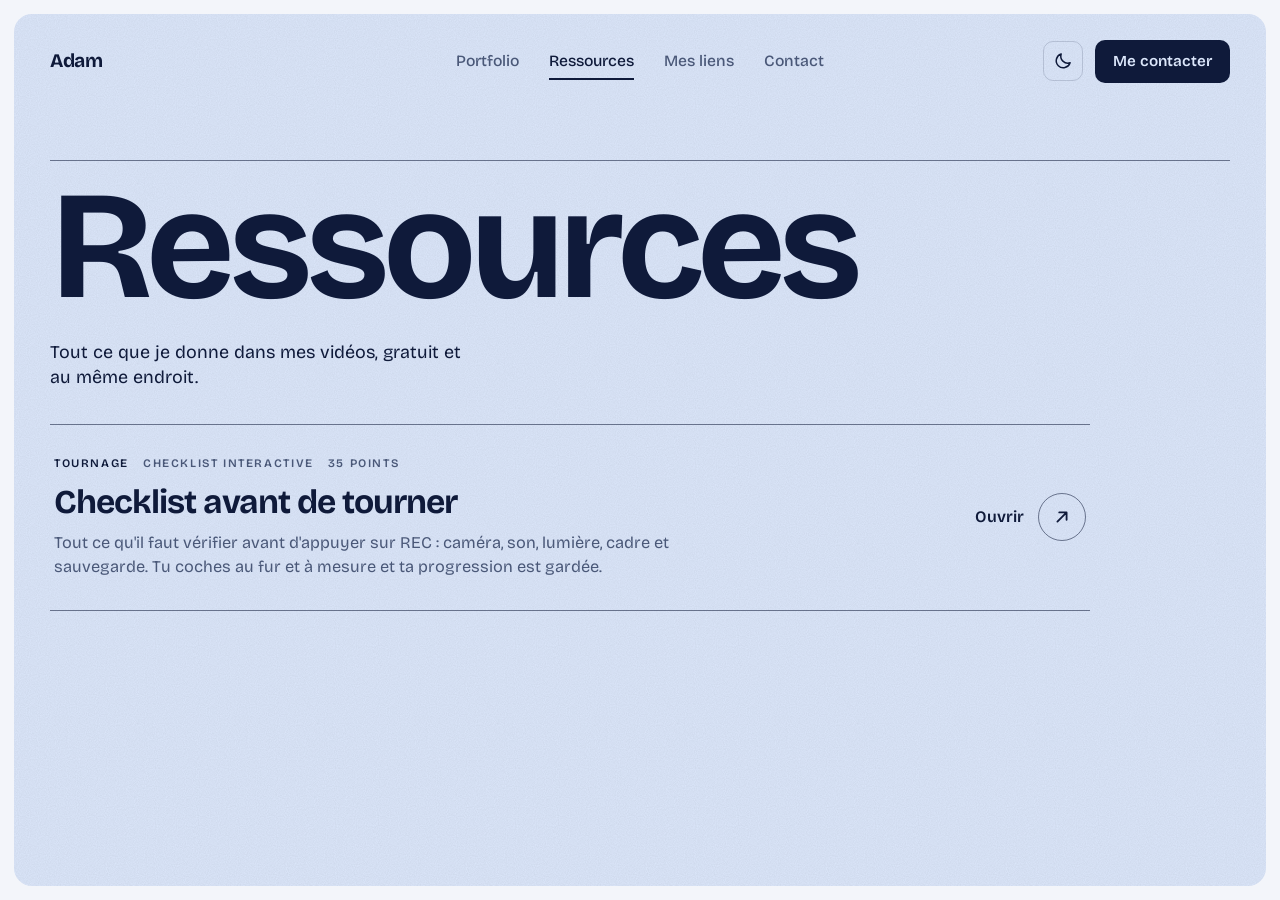
==== commit c40f67fc: "Ajoute la rubrique Mes liens et le menu Mes liens Co-Authored-By: Claude Sonnet 5.5 <noreply@anthrop" ====
--- a/ressources.html
+++ b/ressources.html
@@ -30,6 +30,7 @@
         <nav class="nav-pill" aria-label="Navigation principale">
           <a href="index.html#portfolio">Portfolio</a>
           <a href="ressources.html" class="is-current" aria-current="page">Ressources</a>
+          <a href="index.html#liens">Mes liens</a>
           <a href="mailto:lasagadadam@gmail.com">Contact</a>
         </nav>
 
--- a/assets/style.css
+++ b/assets/style.css
@@ -33,6 +33,12 @@
   --line: rgba(15, 26, 58, 0.16);
   --line-strong: rgba(15, 26, 58, 0.55);
   --grain: .07;
+  /* Verre liquide */
+  --lg-fill: linear-gradient(135deg, rgba(255,255,255,.62) 0%, rgba(255,255,255,.24) 55%, rgba(255,255,255,.4) 100%);
+  --lg-fill-strong: linear-gradient(135deg, rgba(255,255,255,.82) 0%, rgba(255,255,255,.5) 60%, rgba(255,255,255,.66) 100%);
+  --lg-edge: rgba(255,255,255,.75);
+  --lg-hi: rgba(255,255,255,.95);
+  --lg-shadow: 0 14px 34px rgba(25, 50, 120, .20), 0 2px 6px rgba(25, 50, 120, .10);
 }
 
 :root[data-theme="dark"] {
@@ -46,6 +52,11 @@
   --line: rgba(233, 238, 252, 0.16);
   --line-strong: rgba(233, 238, 252, 0.6);
   --grain: .10;
+  --lg-fill: linear-gradient(135deg, rgba(255,255,255,.20) 0%, rgba(255,255,255,.05) 55%, rgba(255,255,255,.12) 100%);
+  --lg-fill-strong: linear-gradient(135deg, rgba(255,255,255,.26) 0%, rgba(255,255,255,.09) 60%, rgba(255,255,255,.18) 100%);
+  --lg-edge: rgba(255,255,255,.28);
+  --lg-hi: rgba(255,255,255,.5);
+  --lg-shadow: 0 16px 40px rgba(0,0,0,.45), 0 2px 8px rgba(0,0,0,.3);
 }
 
 /* ---------- Base ---------- */
@@ -154,7 +165,8 @@
 .stat { position: absolute; z-index: 4; right: 4%; top: 22%; width: 230px; padding: 18px 20px 16px; }
 .stat-number { margin: 6px 0 12px; font-size: clamp(3rem, 4.4vw, 4.2rem); font-weight: 700; letter-spacing: -0.045em; line-height: 1; font-variant-numeric: tabular-nums; }
 .stat-list { display: grid; }
-.stat-list li { border-top: 1px solid var(--line); }
+.stat-list li { border-top: 1px solid rgba(15,26,58,.14); }
+:root[data-theme="dark"] .stat-list li { border-top-color: rgba(255,255,255,.16); }
 .stat-list a { display: flex; justify-content: space-between; width: 100%; gap: 10px; padding: 9px 0 3px; font-size: .92rem; }
 .stat-list a:hover .p-name { text-decoration: underline; text-underline-offset: 3px; }
 .stat-list .p-name { font-weight: 600; }
@@ -164,7 +176,6 @@
 .play {
   position: absolute; z-index: 4; left: 4.5%; bottom: 6%;
   width: 124px; height: 124px; display: grid; place-items: center; border-radius: 50%;
-  border: 1px solid var(--line-strong);
 }
 .play-text { position: absolute; inset: 0; width: 100%; height: 100%; }
 .play-text text { font-family: var(--font); font-size: 10.4px; font-weight: 600; letter-spacing: .14em; fill: var(--ink); }
@@ -193,6 +204,36 @@
 .sponsors-label { margin-bottom: 8px; }
 .sponsors-list { display: flex; flex-wrap: wrap; gap: 4px 18px; }
 .sponsors-list li { font-weight: 600; font-size: .95rem; color: var(--ink); }
+
+
+/* ---------- Verre liquide (cartes audience, sponsors, bouton Instagram) ---------- */
+.glass {
+  isolation: isolate;
+  background: var(--lg-fill);
+  -webkit-backdrop-filter: blur(22px) saturate(190%) brightness(1.04);
+          backdrop-filter: blur(22px) saturate(190%) brightness(1.04);
+  border: 1px solid var(--lg-edge);
+  box-shadow:
+    inset 0 1.5px 0 var(--lg-hi),
+    inset 0 -1.5px 0 rgba(255,255,255,.18),
+    inset 1.5px 0 0 rgba(255,255,255,.28),
+    inset 0 0 28px rgba(255,255,255,.14),
+    var(--lg-shadow);
+}
+/* Reflet en haut à gauche, comme une vitre bombée */
+.glass::before {
+  content: ""; position: absolute; inset: 0; z-index: -1; border-radius: inherit; pointer-events: none;
+  background:
+    radial-gradient(120% 80% at 12% 0%, rgba(255,255,255,.55) 0%, rgba(255,255,255,0) 48%),
+    linear-gradient(180deg, rgba(255,255,255,.18), rgba(255,255,255,0) 40%);
+  opacity: .8;
+}
+:root[data-theme="dark"] .glass::before { opacity: .45; }
+.card.glass { border-radius: 26px; }
+.stat.glass { padding: 20px 22px 18px; }
+.sponsors.glass { background: var(--lg-fill-strong); border-radius: 22px; }
+.play.glass { border-radius: 50%; }
+.play.glass::before { border-radius: 50%; }
 
 /* ---------- Animations ---------- */
 @keyframes rise { from { opacity: 0; transform: translateY(20px); } to { opacity: 1; transform: none; } }
@@ -243,9 +284,9 @@
   .stat { align-self: end; justify-self: end; width: 150px; padding: 12px 14px 10px; margin-bottom: 4px; }
   .stat-number { font-size: 2.4rem; margin: 4px 0 0; }
   .stat-list { display: none; }
-  .play { align-self: end; justify-self: start; width: 100px; height: 100px; margin-bottom: 4px; background: var(--hero); }
+  .play { align-self: end; justify-self: start; width: 100px; height: 100px; margin-bottom: 4px; }
   .play-text text { font-size: 8.8px; }
   .play-core { width: 42px; height: 42px; }
 
-  .sponsors { grid-area: sponsors; position: static; width: auto; max-width: none; margin-top: 18px; }
-}
+  .sponsors { grid-area: sponsors; position: relative; width: auto; max-width: none; margin-top: 18px; }
+}
